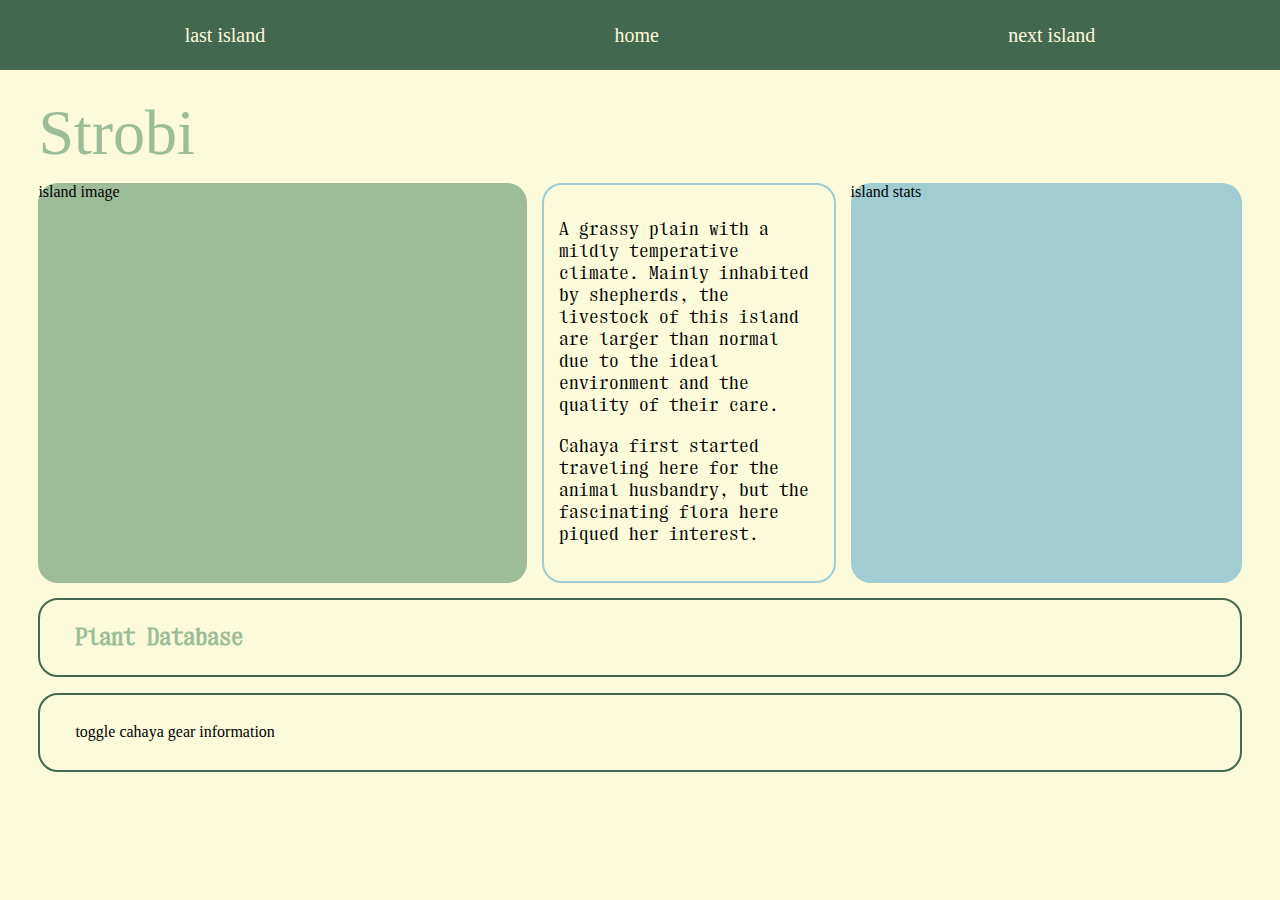
==== island1.html @ e7aa4bd8 "in-progress" ====
<!DOCTYPE html>
<html lang="en">
<head>
    <meta charset="UTF-8">
    <meta name="viewport" content="width=device-width, initial-scale=1.0">
    <title>Document</title>
    <link rel="stylesheet" href="style.css">
    <script defer src="script.js"></script>
</head>
<body>
    <div class="nav">
        <p><a href="index.html">last island</a></p>
        <p><a href="index.html">home</a></p>
        <p><a href="island2.html">next island</a></p>
    </div>

    <div id="island-name">
        Strobi
    </div>

    <div class="island-info">
        <div class="island-pic"> island image</div>
        <div class="island-description"> 
            <p>A grassy plain with a mildly temperative climate. Mainly inhabited by shepherds, the livestock of this island are larger than normal due to the ideal environment and the quality of their care.</p>
            <p>Cahaya first started traveling here for the animal husbandry, but the fascinating flora here piqued her interest.</p>
        </div>

        <div class="island-toggle"> island stats</div>

        <div class="island-stats" id="plant-info"  onclick="togglePlants()"> 
            <h2>Plant Database</h2>
            <div class="toggle-plants-content">
                <p>this will appear</p>
            </div>
        </div>


        <div class="island-stats" id="gear-info"> toggle cahaya gear information</div>
    </div>

</body>
</html>
---- style.css ----
@font-face {
    font-family: PPCasa;
    src:url(fonts/PPCasa.otf) format("opentype");
}
@font-face {
    font-family: PPFragment;
    src:url(fonts/fragment.otf) format("opentype");
}
@font-face {
    font-family: PPRSM;
    src:url(fonts/RSM.otf) format("opentype");
}
@font-face {
    font-family: Migra;
    src:url(fonts/Migra.otf) format("opentype");
}
@font-face {
    font-family: PPCirka;
    src:url(fonts/PPCirka.otf) format("opentype");
}
@font-face {
    font-family: PPGrafier;
    src:url(fonts/PPGrafier.otf) format("opentype");
}
body{
    margin: 0;
    background-color: #FBFADA;
}
h2{
    font-family: "Migra";
    font-size: 50pt;
    text-decoration: none;
    margin: 0px;
    color: #FBFADA;
}
a{
    text-decoration: none;
    color:inherit;
}
a:hover{
    color: #A1CCD1;
}
.bg {
    height: 160vh;
    width: auto;
    background-color: #9DBC98;
    position: relative;
    overflow: hidden;
    background: url(images/home.jpg) center/cover no-repeat;
}
.bg::after {
    content: '';
    position: absolute;
    left: 0;
    right: 0;
    bottom: 0;
    width: auto;
    height: 100vh;
    background: linear-gradient(to bottom, rgba(251, 250, 218, 0)0%, rgba(251, 250, 218, 1)100%), url('path/to/your/image.jpg');
    pointer-events: none;
}
.logo{
    height: 80vh;
    flex-direction: column;
    display: flex;
    justify-content: center;
}
h1{
    text-align: center;
    letter-spacing: 15px;
    font-family: "Migra";
    font-size: 250px;
    font-style: normal;
    font-weight: 400;
    line-height: 200px;
    color: #FBFADA;
    margin-bottom: 0px;
}
.title{
    position: relative;
    display: inline-block;
}
.line{
    width: 1110px;
    height: 2px;
    margin: 0 auto;
    background-color: #FBFADA;
}
.bg2{
    height: 750px;
    width: 100%;
    display: grid;
    grid-template-columns: 2fr 3fr;
    background-color: #FBFADA;
    z-index: 2;
}
#cahaya-pic{
    border: 2px solid #A1CCD1;
    border-radius: 5%;
    height: auto;
    width: auto;  
    margin: 100px 20px 100px 100px;
}
.cahaya-info{
    background-color: #aec2a8a6;
    height: auto;
    width: auto;  
    padding: 10px 50px;
    margin: 100px 100px 100px 20px;
    display: flex; 
    flex-direction: column;
    justify-content: center;
    border: 2px solid #9DBC98;
    border-radius: 5%;

}
.cahaya-info p{
    font-family: 'PPFragment';
    font-size: 14pt;
    color: #436850;
}
.nav{
    background-color: #436850;
    position: sticky;
    height: 50px;
    top: 0;
    color: #FBFADA;
    font-size: 20px;
    font-family: "PPFragment";
    padding: 10px;
    transition: opacity 0.5s ease;
    display: flex;
    justify-content: space-around;
    align-items: center;
    z-index: 3;
}
.hidden{
    opacity: 0;
}
.section3{
    background-color: #9DBC98;
    height: 130vh;
}
.osma{
    background-color: #cfe7ea;
    height: 60vh;
    display: flex;
    justify-content: center;
    align-items: end;
}
#planet-text{
    font-family: "Migra";
    font-size: 120pt;
    color: #9DBC98;
    transform: translate(0%, 25%);
}
.planet-info{
    display: grid;
    grid-template-columns: 1fr 1fr 1fr;
    margin: 10px;
    column-gap: 100px;
    background-color: aqua;
}
.islands{
    background-color: #FBFADA;
    height: 91vh;
    border-top: 1px solid #436850;
    border-bottom: 1px solid #436850;
    display: flex;
    justify-content: space-around;
}
.island {
    border: 1px solid #436850;
    width: 100%;
    position: relative;
    overflow: hidden;
    object-fit: cover;
}
.island:hover img {
    opacity: 1;
}
.island img {
    width: 100%;
    height: 100%;
    object-fit: cover;
    display: block;
    opacity:0;
    transition: opacity 0.3s ease;
    z-index: 1;
    filter: blur(5px);
}
span{
    font-family: "Migra";
    letter-spacing: 2px;
    font-size: 28px;
    color: #9DBC98;
    position: absolute;
    z-index: 2;
    width: 320px;
    top: 95%;
    left: 50%;
    transform: translate(-50%, -50%);
}
.island:hover span{
    color:#FBFADA
}
.me{
    background-color: #A1CCD1;
    height: 50px;
    display: flex;
    justify-content: center;
    align-items: center;
    color: #436850;
    font-family: "PPFragment";
}
.island-info{
    background-color: #FBFADA;
    height: 650px;
    padding: 3%;
    display: grid;
    grid-template-rows: 400px 80px;
    grid-template-columns: 5fr 3fr 4fr;
    gap:15px;
}
#island-name{
    display: flex;
    align-items: flex-end;
    height: 100px;
    font-family: "PPFragment";
    font-size: 48pt;
    margin-bottom: -2%;
    padding-left: 3%;
    color: #9DBC98;
}
.island-pic{
    background-color: #9DBC98;
    height: 400px;
    border-radius: 20px;
}
.island-description{
    border: 2px solid #A1CCD1;
    height: 366px;
    padding: 15px;
    border-radius: 20px;
    display: flex;
    align-items: center;
    flex-direction: column;
    font-family:"PPRSM";
    font-size: 14pt;
}
h3{
    font-family:"PPFragment";
}
.island-description p{
    margin-bottom: 0px;
}
.island-toggle{
    background-color: #A1CCD1;
    height: 400px;
    border-radius: 20px;
}
.island-stats{
    border: 2px solid #436850;
    height: 45px;
    grid-column: span 3;
    border-radius: 20px;
    padding: 15px 35px;
    display: flex;
    flex-direction: column;
    justify-content: center;
}
.island-stats h2{
    font-size: 18pt;
    font-family: 'PPRSM';
    color: #9DBC98;
}
.island-stats:hover{
    background-color: #cfe7ea;
}
.toggle-plants-content {
    display: none;
    padding: 10px;
    margin-top: 10px;
}
.gear-info{
    background-color: #cfe7ea;
    height: 250vh; 
}
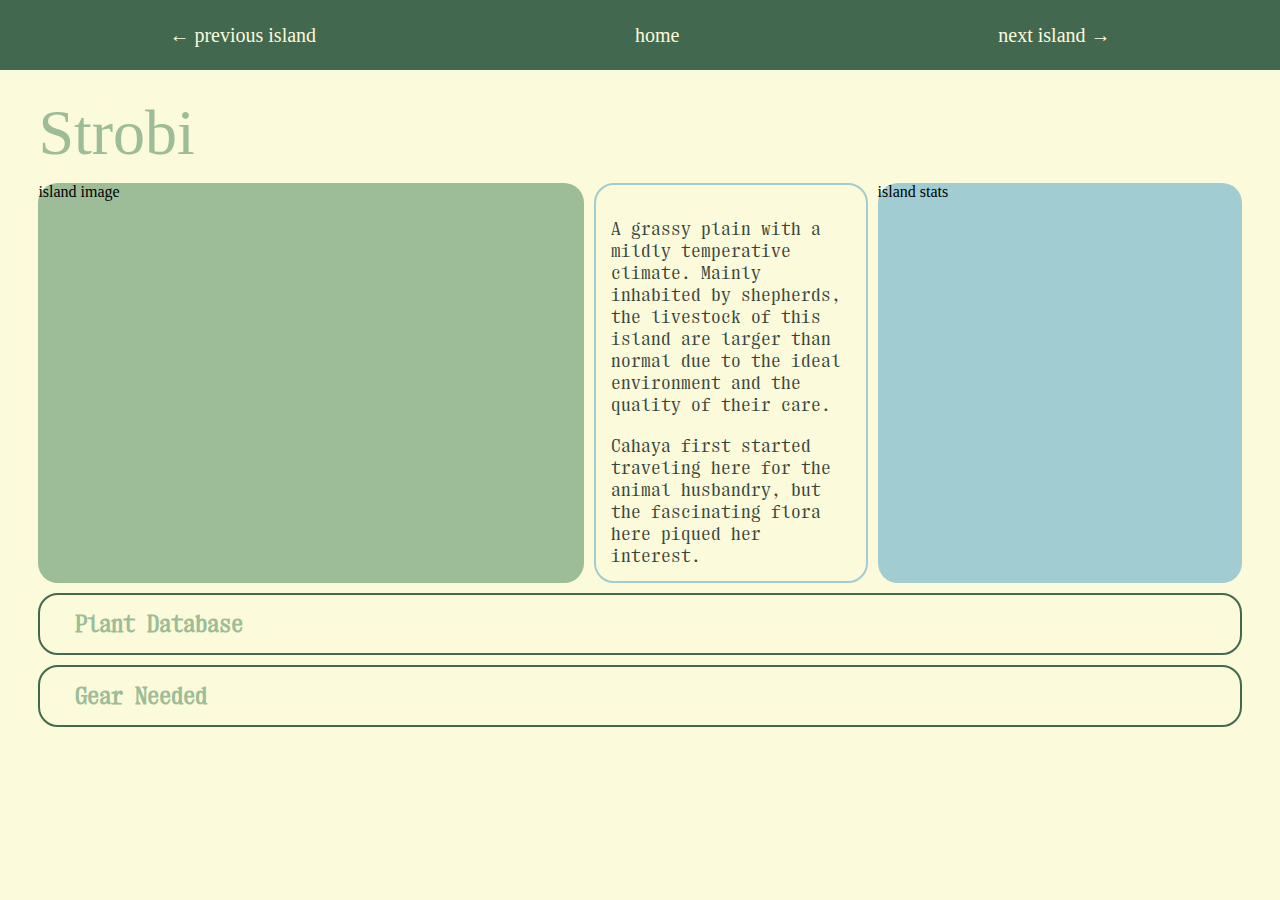
==== commit 3be7e119: "update" ====
--- a/island1.html
+++ b/island1.html
@@ -9,9 +9,9 @@
 </head>
 <body>
     <div class="nav">
-        <p><a href="index.html">last island</a></p>
+        <p><a href="island1.html"> ← previous island</a></p>
         <p><a href="index.html">home</a></p>
-        <p><a href="island2.html">next island</a></p>
+        <p><a href="island1.html">next island →</a></p>
     </div>
 
     <div id="island-name">
@@ -19,23 +19,35 @@
     </div>
 
     <div class="island-info">
+        <div class="island-grid">
         <div class="island-pic"> island image</div>
         <div class="island-description"> 
             <p>A grassy plain with a mildly temperative climate. Mainly inhabited by shepherds, the livestock of this island are larger than normal due to the ideal environment and the quality of their care.</p>
             <p>Cahaya first started traveling here for the animal husbandry, but the fascinating flora here piqued her interest.</p>
         </div>
+        <div class="island-toggle"> island stats</div>
+        </div>
 
-        <div class="island-toggle"> island stats</div>
+        <div class="info-toggle">
+            <div class="island-stats" id="plant-info" onclick="togglePlants()"> 
+                <h2>Plant Database</h2>
+                <div class="toggle-content">
 
-        <div class="island-stats" id="plant-info"  onclick="togglePlants()"> 
-            <h2>Plant Database</h2>
-            <div class="toggle-plants-content">
-                <p>this will appear</p>
+                    <p>This will appear for Plant Database</p>
+                    
+                </div>
+            </div>
+        
+            <div class="island-stats" id="gear-info" onclick="toggleGear()"> 
+                <h2>Gear Needed</h2>
+                <div class="toggle-content">
+
+                    <p>This will appear for Gear Needed</p>
+
+                </div>
+
             </div>
         </div>
-
-
-        <div class="island-stats" id="gear-info"> toggle cahaya gear information</div>
     </div>
 
 </body>
--- a/style.css
+++ b/style.css
@@ -67,7 +67,7 @@
 }
 h1{
     text-align: center;
-    letter-spacing: 15px;
+    letter-spacing: 10px;
     font-family: "Migra";
     font-size: 250px;
     font-style: normal;
@@ -75,6 +75,7 @@
     line-height: 200px;
     color: #FBFADA;
     margin-bottom: 0px;
+    text-shadow: 2px 2px 5px #7c565ca6;
 }
 .title{
     position: relative;
@@ -153,13 +154,22 @@
     font-size: 120pt;
     color: #9DBC98;
     transform: translate(0%, 25%);
+    text-shadow: 2px 2px 5px #436850;
+}
+.planet-gap{
+    margin-left: 50px;
+    margin-right: 50px;
 }
 .planet-info{
     display: grid;
     grid-template-columns: 1fr 1fr 1fr;
-    margin: 10px;
+    margin: 10px 20px;
     column-gap: 100px;
-    background-color: aqua;
+}
+.planet-info p{
+    font-family: 'PPFragment';
+    font-size: 14pt;
+    color: #436850;
 }
 .islands{
     background-color: #FBFADA;
@@ -217,10 +227,13 @@
     background-color: #FBFADA;
     height: 650px;
     padding: 3%;
+    margin-bottom: 20px;
+}
+.island-grid{
     display: grid;
-    grid-template-rows: 400px 80px;
-    grid-template-columns: 5fr 3fr 4fr;
-    gap:15px;
+    grid-template-columns: 6fr 3fr 4fr;
+    gap: 10px;
+    margin-bottom: 10px;
 }
 #island-name{
     display: flex;
@@ -245,14 +258,15 @@
     display: flex;
     align-items: center;
     flex-direction: column;
+}
+h3{
+    font-family:"PPFragment";
+}
+.island-description p{
+    margin-bottom: 0px;
     font-family:"PPRSM";
     font-size: 14pt;
-}
-h3{
-    font-family:"PPFragment";
-}
-.island-description p{
-    margin-bottom: 0px;
+    color: #38453d;
 }
 .island-toggle{
     background-color: #A1CCD1;
@@ -261,13 +275,12 @@
 }
 .island-stats{
     border: 2px solid #436850;
-    height: 45px;
+    height: auto;
     grid-column: span 3;
     border-radius: 20px;
     padding: 15px 35px;
-    display: flex;
-    flex-direction: column;
-    justify-content: center;
+    display: block;
+    margin-bottom: 10px;
 }
 .island-stats h2{
     font-size: 18pt;
@@ -277,7 +290,7 @@
 .island-stats:hover{
     background-color: #cfe7ea;
 }
-.toggle-plants-content {
+.toggle-content {
     display: none;
     padding: 10px;
     margin-top: 10px;
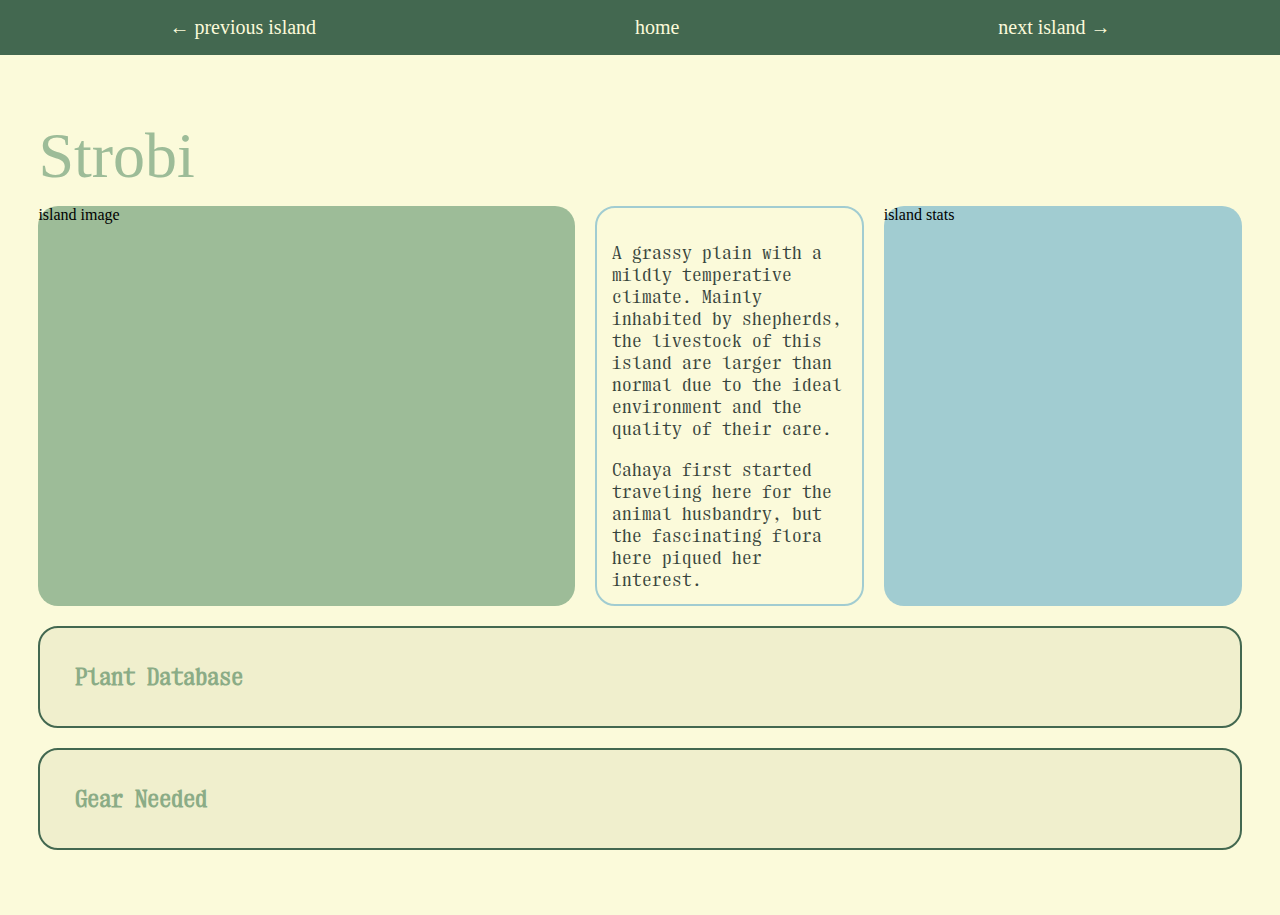
==== commit 1ce8a8da: "another update" ====
--- a/island1.html
+++ b/island1.html
@@ -29,20 +29,54 @@
         </div>
 
         <div class="info-toggle">
-            <div class="island-stats" id="plant-info" onclick="togglePlants()"> 
-                <h2>Plant Database</h2>
+            <div class="island-stats" id="plant-info"> 
+                <h2 onclick="togglePlants()">Plant Database</h2>
                 <div class="toggle-content">
 
-                    <p>This will appear for Plant Database</p>
+                    <div class="plant-pic">
+
+                        <button onclick="clickPlants(-1)"> ← </button>
+
+                        <div class="plant">
+                            <img src="images/home.jpg" alt="Paris">
+                            <p>plant 1</p>
+                        </div>
+                        <div class="plant">
+                            <img src="images/test.jpg" alt="Paris">
+                            <p>plant 2</p>
+                        </div>
+                        <div class="plant">
+                            <img src="images/home.jpg" alt="Paris">
+                            <p>plant 3</p>
+                        </div>
+                        <div class="plant">
+                            <img src="images/test.jpg" alt="Paris">
+                            <p>plant 4</p>
+                        </div>
+                        <div class="plant">
+                            <img src="images/home.jpg" alt="Paris">
+                            <p>plant 5</p>
+                        </div>
+                        <div class="plant">
+                            <img src="images/test.jpg" alt="Paris">
+                            <p>plant 6</p>
+                        </div>
+                        <div class="plant">
+                            <img src="images/test.jpg" alt="Paris">
+                            <p>plant 7</p>
+                        </div>
+                        
+                        <button onclick="clickPlants(1)"> → </button>
+                    </div>
                     
                 </div>
             </div>
         
-            <div class="island-stats" id="gear-info" onclick="toggleGear()"> 
-                <h2>Gear Needed</h2>
+            <div class="island-stats" id="gear-info"> 
+                <h2 onclick="toggleGear()">Gear Needed</h2>
                 <div class="toggle-content">
 
-                    <p>This will appear for Gear Needed</p>
+                    <p>>There is currently not enough information for this island's gear.</p>
 
                 </div>
 
--- a/style.css
+++ b/style.css
@@ -83,12 +83,13 @@
 }
 .line{
     width: 1110px;
-    height: 2px;
+    height: 5px;
     margin: 0 auto;
     background-color: #FBFADA;
+    box-shadow: 2px 2px 5px #7c565ca6;
 }
 .bg2{
-    height: 750px;
+    height: auto;
     width: 100%;
     display: grid;
     grid-template-columns: 2fr 3fr;
@@ -98,15 +99,18 @@
 #cahaya-pic{
     border: 2px solid #A1CCD1;
     border-radius: 5%;
-    height: auto;
-    width: auto;  
+    background-color: #f0efcd;
+    background-image: url('images/cahaya.png');
+    background-size: cover; 
+    background-position: center;
+    background-repeat: no-repeat; 
     margin: 100px 20px 100px 100px;
 }
 .cahaya-info{
     background-color: #aec2a8a6;
     height: auto;
     width: auto;  
-    padding: 10px 50px;
+    padding: 70px 50px;
     margin: 100px 100px 100px 20px;
     display: flex; 
     flex-direction: column;
@@ -123,7 +127,7 @@
 .nav{
     background-color: #436850;
     position: sticky;
-    height: 50px;
+    height: 35px;
     top: 0;
     color: #FBFADA;
     font-size: 20px;
@@ -140,25 +144,30 @@
 }
 .section3{
     background-color: #9DBC98;
-    height: 130vh;
+    height: 150vh;
 }
 .osma{
-    background-color: #cfe7ea;
-    height: 60vh;
+    background-image: url('images/planet.jpg');
+    background-size: cover; 
+    background-position: center;
+    background-repeat: no-repeat; 
+    height: 75vh;
     display: flex;
     justify-content: center;
     align-items: end;
+    border-top: 2px solid #9DBC98;
+    border-bottom: 2px solid #436850;
 }
 #planet-text{
     font-family: "Migra";
     font-size: 120pt;
-    color: #9DBC98;
-    transform: translate(0%, 25%);
+    color: #f0efcd;
+    transform: translate(0%, 22%);
     text-shadow: 2px 2px 5px #436850;
 }
 .planet-gap{
-    margin-left: 50px;
-    margin-right: 50px;
+    margin-left: 10%;
+    margin-right: 10%;
 }
 .planet-info{
     display: grid;
@@ -169,7 +178,9 @@
 .planet-info p{
     font-family: 'PPFragment';
     font-size: 14pt;
-    color: #436850;
+    color: #365a43;
+    letter-spacing: 0.3px;
+
 }
 .islands{
     background-color: #FBFADA;
@@ -232,8 +243,8 @@
 .island-grid{
     display: grid;
     grid-template-columns: 6fr 3fr 4fr;
-    gap: 10px;
-    margin-bottom: 10px;
+    gap: 20px;
+    margin-bottom: 20px;
 }
 #island-name{
     display: flex;
@@ -241,6 +252,7 @@
     height: 100px;
     font-family: "PPFragment";
     font-size: 48pt;
+    margin-top: 3%;
     margin-bottom: -2%;
     padding-left: 3%;
     color: #9DBC98;
@@ -275,27 +287,83 @@
 }
 .island-stats{
     border: 2px solid #436850;
+    background-color: #f0efcd;
     height: auto;
     grid-column: span 3;
     border-radius: 20px;
-    padding: 15px 35px;
+    padding: 35px 35px;
     display: block;
-    margin-bottom: 10px;
+    margin-bottom: 20px;
 }
 .island-stats h2{
     font-size: 18pt;
     font-family: 'PPRSM';
-    color: #9DBC98;
-}
-.island-stats:hover{
-    background-color: #cfe7ea;
+    color: #8bac86;
+}
+.island-stats h2:hover{
+    color: #436850;
 }
 .toggle-content {
     display: none;
+    padding: 10px 0px;
+    margin-top: 10px;
+}
+#gear-info{
+    font-family: 'PPCirka';
+    font-size: 18px;
+    color: #365a43;
+}
+.plant-pic{
+    display: flex;
+    overflow: auto;
+    align-items: center;
+}
+.plant{
+    height: 200px;
+    width: 250px;
+    background-color: #9DBC98;
+    margin: 10px 20px;
+    overflow: hidden;
+    position: relative;
+    border: 2px solid #9DBC98;
+}
+.plant img{
+    width: 100%;
+    height: 100%;
+    display: block;
+    object-fit: cover;
+}
+.plant p{
+    position: absolute;
+    bottom: 0;
+    left: 0;
+    width: 100%;
+    height: 100%;
+    margin: 0;
     padding: 10px;
-    margin-top: 10px;
-}
-.gear-info{
-    background-color: #cfe7ea;
-    height: 250vh; 
-}
+    background-color: #8bac8698; 
+    display: none;
+    box-sizing: border-box;
+    font-family: "PPCirka";
+    color: #436850;
+}
+.plant:hover p{
+    display: flex;
+    justify-content: center;
+    align-items: center;
+    margin: 0px auto;
+}
+button{
+    text-decoration: none;
+    background: none;
+    border: 2px solid #9DBC98;
+    border-radius: 20px;
+    width: 50px;
+    height: 75px;
+    font-size: 20pt;
+    color: #9DBC98;
+}
+button:hover{
+    color: #436850;
+    border: 2px solid #436850;
+}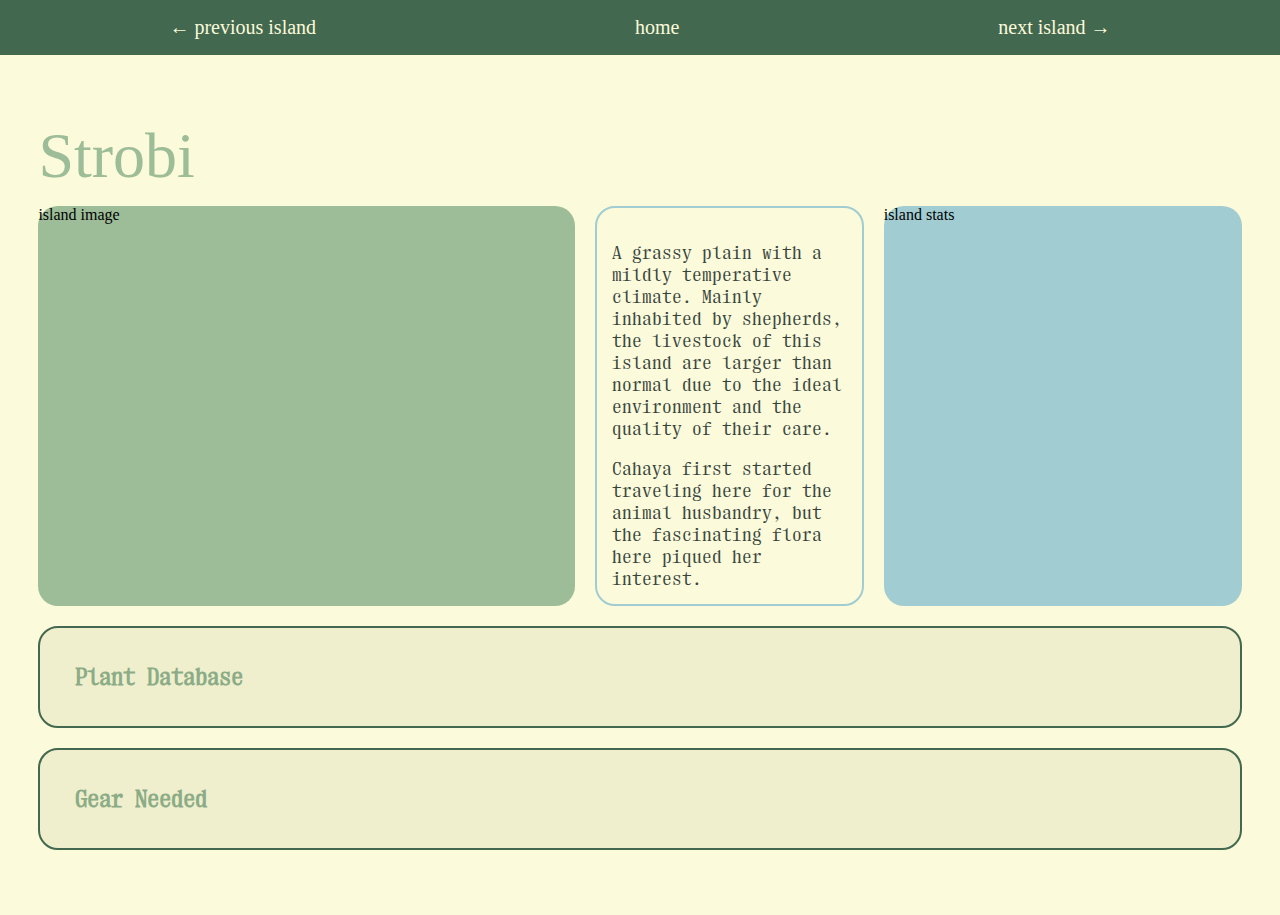
==== commit 93c8e382: "more code :P" ====
--- a/island1.html
+++ b/island1.html
@@ -5,6 +5,7 @@
     <meta name="viewport" content="width=device-width, initial-scale=1.0">
     <title>Document</title>
     <link rel="stylesheet" href="style.css">
+    <link rel="icon" href="images/favicon.png">
     <script defer src="script.js"></script>
 </head>
 <body>
@@ -38,33 +39,55 @@
                         <button onclick="clickPlants(-1)"> ← </button>
 
                         <div class="plant">
-                            <img src="images/home.jpg" alt="Paris">
-                            <p>plant 1</p>
+                            <img src="images/plant1.png" alt="Plant 1" class="hover-image">
+                            <div class="plant-text">
+                            <h4>Pearl Blossom Plant</h4>
+                            <p>A rare flower named for the way its buds look like pearls before blossoming. It doesn’t taste very good, but looks pretty as a garnish.</p>
+                            </div>
                         </div>
                         <div class="plant">
-                            <img src="images/test.jpg" alt="Paris">
-                            <p>plant 2</p>
+                            <img src="images/plant2.png" alt="Plant 1" class="hover-image">
+                            <div class="plant-text">
+                            <h4>Pearl Blossom Plant</h4>
+                            <p> plant 2</p>
+                            </div>
                         </div>
                         <div class="plant">
-                            <img src="images/home.jpg" alt="Paris">
-                            <p>plant 3</p>
+                            <img src="images/test.jpg" alt="Plant 1" class="hover-image">
+                            <div class="plant-text">
+                            <h4>Pearl Blossom Plant</h4>
+                            <p> plant 3</p>
+                            </div>
                         </div>
                         <div class="plant">
-                            <img src="images/test.jpg" alt="Paris">
-                            <p>plant 4</p>
+                            <img src="images/planet.jpg" alt="Plant 1" class="hover-image">
+                            <div class="plant-text">
+                            <h4>Pearl Blossom Plant</h4>
+                            <p> plant 4</p>
+                            </div>
                         </div>
                         <div class="plant">
-                            <img src="images/home.jpg" alt="Paris">
-                            <p>plant 5</p>
+                            <img src="images/home.jpg" alt="Plant 1" class="hover-image">
+                            <div class="plant-text">
+                            <h4>Pearl Blossom Plant</h4>
+                            <p> plant 5</p>
+                            </div>
                         </div>
                         <div class="plant">
-                            <img src="images/test.jpg" alt="Paris">
-                            <p>plant 6</p>
+                            <img src="images/cahaya.png" alt="Plant 1" class="hover-image">
+                            <div class="plant-text">
+                            <h4>Pearl Blossom Plant</h4>
+                            <p> plant 6</p>
+                            </div>
                         </div>
                         <div class="plant">
-                            <img src="images/test.jpg" alt="Paris">
-                            <p>plant 7</p>
+                            <img src="images/test.jpg" alt="Plant 1" class="hover-image">
+                            <div class="plant-text">
+                            <h4>Pearl Blossom Plant</h4>
+                            <p> plant 7</p>
+                            </div>
                         </div>
+                        
                         
                         <button onclick="clickPlants(1)"> → </button>
                     </div>
--- a/style.css
+++ b/style.css
@@ -22,9 +22,37 @@
     font-family: PPGrafier;
     src:url(fonts/PPGrafier.otf) format("opentype");
 }
+
 body{
     margin: 0;
     background-color: #FBFADA;
+}
+@media (max-width: 1000px){
+.page1{
+    display: none;
+}
+body{
+    height: 100vh;
+    display: flex;
+    justify-content: center;
+    align-items: center;
+}
+.phone{
+    height: 40%;
+    margin: 0 20%;
+    padding: 0 10%;
+    border: 2px solid #436850;
+    border-radius: 20px;
+    display: flex;
+    align-items: center;
+    font-family: "PPFragment";
+    color: #487558;
+    background-color: #e2e1bd;
+}
+}
+@media (min-width: 1000px){
+.phone{
+    display: none;
 }
 h2{
     font-family: "Migra";
@@ -155,7 +183,7 @@
     display: flex;
     justify-content: center;
     align-items: end;
-    border-top: 2px solid #9DBC98;
+    border-top: 2px solid #436850;
     border-bottom: 2px solid #436850;
 }
 #planet-text{
@@ -163,7 +191,7 @@
     font-size: 120pt;
     color: #f0efcd;
     transform: translate(0%, 22%);
-    text-shadow: 2px 2px 5px #436850;
+    text-shadow: 2px 2px 5px rgb(135, 68, 53);
 }
 .planet-gap{
     margin-left: 10%;
@@ -190,6 +218,10 @@
     display: flex;
     justify-content: space-around;
 }
+.islands a{
+    display: flex;
+    width: 100%;
+}
 .island {
     border: 1px solid #436850;
     width: 100%;
@@ -198,14 +230,14 @@
     object-fit: cover;
 }
 .island:hover img {
-    opacity: 1;
+    opacity: 0;
 }
 .island img {
     width: 100%;
     height: 100%;
     object-fit: cover;
     display: block;
-    opacity:0;
+    opacity:1;
     transition: opacity 0.3s ease;
     z-index: 1;
     filter: blur(5px);
@@ -214,16 +246,20 @@
     font-family: "Migra";
     letter-spacing: 2px;
     font-size: 28px;
-    color: #9DBC98;
+    opacity: 0;
     position: absolute;
     z-index: 2;
     width: 320px;
-    top: 95%;
-    left: 50%;
+    top: 50%;
+    left: 65%;
     transform: translate(-50%, -50%);
 }
 .island:hover span{
-    color:#FBFADA
+    color:#9DBC98;
+    opacity:1
+}
+.span:hover span{
+    color: #A1CCD1;
 }
 .me{
     background-color: #A1CCD1;
@@ -279,6 +315,8 @@
     font-family:"PPRSM";
     font-size: 14pt;
     color: #38453d;
+    max-height: 100%;
+    overflow: auto;
 }
 .island-toggle{
     background-color: #A1CCD1;
@@ -317,14 +355,16 @@
     display: flex;
     overflow: auto;
     align-items: center;
+    justify-content: center;
 }
 .plant{
+    position: relative;
     height: 200px;
-    width: 250px;
-    background-color: #9DBC98;
+    width: 230px;
+    min-width: 230px;
+    background-color: #e2e1bd;
     margin: 10px 20px;
     overflow: hidden;
-    position: relative;
     border: 2px solid #9DBC98;
 }
 .plant img{
@@ -333,25 +373,41 @@
     display: block;
     object-fit: cover;
 }
+.plant:hover .hover-image{
+    filter: blur(2px);
+}
+.plant-text{
+    position: absolute;
+    top: 50%;
+    left: 50%;
+    width: 100%;
+    height: 100%;
+    transform: translate(-50%, -50%);
+    opacity: 0;
+    padding: 20px;
+    background-color: #f0efcd98; 
+    display: flex;
+    flex-direction: column;
+    box-sizing: border-box;
+}
 .plant p{
-    position: absolute;
-    bottom: 0;
-    left: 0;
-    width: 100%;
-    height: 100%;
-    margin: 0;
-    padding: 10px;
-    background-color: #8bac8698; 
-    display: none;
-    box-sizing: border-box;
     font-family: "PPCirka";
     color: #436850;
-}
-.plant:hover p{
+    line-height: 15px;
+}
+.plant h4{
+    font-family: "PPCirka";
+    color: #487558;
+    text-shadow: 2px 2px 5px #f0efcd;
+    margin-bottom: -5px;
+    font-size: 16pt;
+}
+.plant:hover .plant-text{
     display: flex;
     justify-content: center;
     align-items: center;
     margin: 0px auto;
+    opacity: 1;
 }
 button{
     text-decoration: none;
@@ -366,4 +422,5 @@
 button:hover{
     color: #436850;
     border: 2px solid #436850;
+}
 }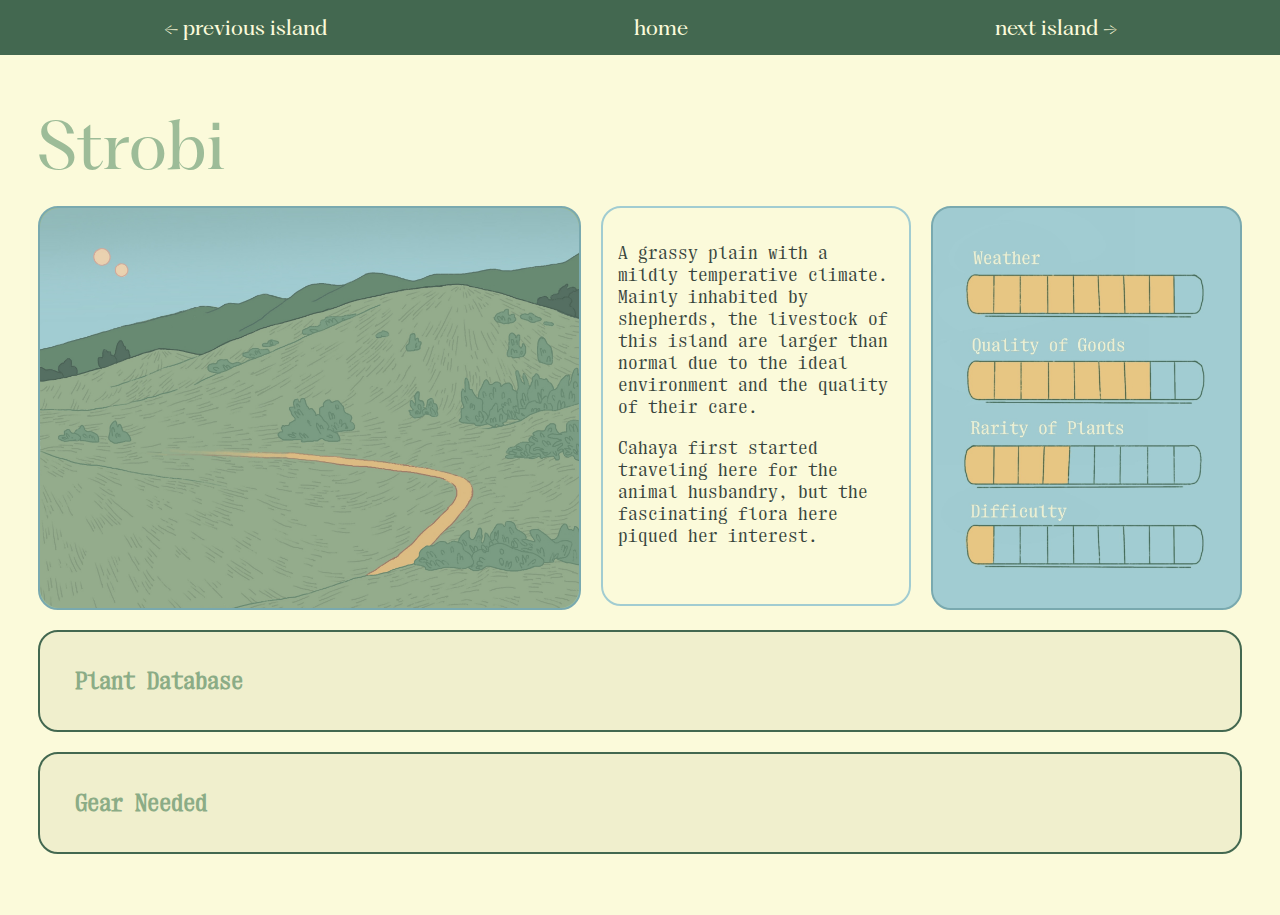
==== commit 8ebd06d3: "final?!?!?!!!" ====
--- a/island1.html
+++ b/island1.html
@@ -3,12 +3,16 @@
 <head>
     <meta charset="UTF-8">
     <meta name="viewport" content="width=device-width, initial-scale=1.0">
-    <title>Document</title>
+    <title>Strobi Island</title>
     <link rel="stylesheet" href="style.css">
     <link rel="icon" href="images/favicon.png">
     <script defer src="script.js"></script>
 </head>
 <body>
+    <div class="phone">
+        unfortunately, this website has not been optimized for smaller screens yet. view on a computer screen, or come back another time!
+    </div>
+    <div class="page1">
     <div class="nav">
         <p><a href="island1.html"> ← previous island</a></p>
         <p><a href="index.html">home</a></p>
@@ -21,12 +25,16 @@
 
     <div class="island-info">
         <div class="island-grid">
-        <div class="island-pic"> island image</div>
+        <div class="island-pic"> 
+            <img src="images/strobi.jpg">
+        </div>
         <div class="island-description"> 
             <p>A grassy plain with a mildly temperative climate. Mainly inhabited by shepherds, the livestock of this island are larger than normal due to the ideal environment and the quality of their care.</p>
             <p>Cahaya first started traveling here for the animal husbandry, but the fascinating flora here piqued her interest.</p>
         </div>
-        <div class="island-toggle"> island stats</div>
+        <div class="island-toggle">
+            <img src="images/stats.jpg">
+        </div>
         </div>
 
         <div class="info-toggle">
@@ -35,56 +43,56 @@
                 <div class="toggle-content">
 
                     <div class="plant-pic">
-
                         <button onclick="clickPlants(-1)"> ← </button>
 
-                        <div class="plant">
+                        <div class="plant" id="plant1">
                             <img src="images/plant1.png" alt="Plant 1" class="hover-image">
                             <div class="plant-text">
-                            <h4>Pearl Blossom Plant</h4>
+                            <h4>Strobi Coral </h4>
+                            <p>The only edible coral in the world is found off the coast of Strobi Island. Nutty and chewy when candied. </p>
+                            
+                            </div>
+                        </div>
+                        <div class="plant" id="plant2">
+                            <img src="images/plant2.png" alt="Plant 2" class="hover-image">
+                            <div class="plant-text">
+                            <h4>Pearl Bud Vines</h4>
                             <p>A rare flower named for the way its buds look like pearls before blossoming. It doesn’t taste very good, but looks pretty as a garnish.</p>
                             </div>
                         </div>
-                        <div class="plant">
-                            <img src="images/plant2.png" alt="Plant 1" class="hover-image">
+                        <div class="plant" id="plant3">
+                            <img src="images/plant3.png" alt="Plant 3" class="hover-image">
                             <div class="plant-text">
-                            <h4>Pearl Blossom Plant</h4>
-                            <p> plant 2</p>
+                            <h4>Sulec Leaf</h4>
+                            <p>These large leaves have a very sharp, almost bitter taste. They can be easily cultivated at home by simply placing them in a glass of water.</p>
                             </div>
                         </div>
-                        <div class="plant">
-                            <img src="images/test.jpg" alt="Plant 1" class="hover-image">
+                        <div class="plant" id="plant4">
+                            <img src="images/plant4.png" alt="Plant 4" class="hover-image">
                             <div class="plant-text">
-                            <h4>Pearl Blossom Plant</h4>
-                            <p> plant 3</p>
+                            <h4>Plum Blossoms</h4>
+                            <p> Very fragrant petals; makes delicious tea, or tea scones. Also key for making plum extract. </p>
                             </div>
                         </div>
-                        <div class="plant">
-                            <img src="images/planet.jpg" alt="Plant 1" class="hover-image">
+                        <div class="plant" id="plant5">
+                            <img src="images/plant5.png" alt="Plant 5" class="hover-image">
                             <div class="plant-text">
-                            <h4>Pearl Blossom Plant</h4>
-                            <p> plant 4</p>
+                            <h4>Bone Flora</h4>
+                            <p> White and solid like a spinal cord; if you ground up its branches, it can make a flour ideal for delicate, finicky recipes.</p>
                             </div>
                         </div>
-                        <div class="plant">
-                            <img src="images/home.jpg" alt="Plant 1" class="hover-image">
+                        <div class="plant" id="plant6">
+                            <img src="images/plant6.png" alt="Plant 6" class="hover-image">
                             <div class="plant-text">
-                            <h4>Pearl Blossom Plant</h4>
-                            <p> plant 5</p>
+                            <h4>Wind Roots</h4>
+                            <p> The name for the roots of the grass in the 5th-7th weeks of summer. This is when wind is most intense, so the roots produce extra nutrients for strength, making them sweeter and healthier.</p>
                             </div>
                         </div>
-                        <div class="plant">
-                            <img src="images/cahaya.png" alt="Plant 1" class="hover-image">
+                        <div class="plant" id="plant7">
+                            <img src="images/plant7.png" alt="Plant 7" class="hover-image">
                             <div class="plant-text">
-                            <h4>Pearl Blossom Plant</h4>
-                            <p> plant 6</p>
-                            </div>
-                        </div>
-                        <div class="plant">
-                            <img src="images/test.jpg" alt="Plant 1" class="hover-image">
-                            <div class="plant-text">
-                            <h4>Pearl Blossom Plant</h4>
-                            <p> plant 7</p>
+                            <h4>Plum Acorns</h4>
+                            <p> Very nutty in taste. Good for basic flour, textured butters, or a candied crunch.</p>
                             </div>
                         </div>
                         
@@ -106,6 +114,6 @@
             </div>
         </div>
     </div>
-
+</div>
 </body>
 </html>--- a/style.css
+++ b/style.css
@@ -4,7 +4,7 @@
 }
 @font-face {
     font-family: PPFragment;
-    src:url(fonts/fragment.otf) format("opentype");
+    src:url(fonts/PPFragment.otf) format("opentype");
 }
 @font-face {
     font-family: PPRSM;
@@ -133,6 +133,7 @@
     background-position: center;
     background-repeat: no-repeat; 
     margin: 100px 20px 100px 100px;
+    transition: border-radius 1s;
 }
 .cahaya-info{
     background-color: #aec2a8a6;
@@ -209,6 +210,9 @@
     color: #365a43;
     letter-spacing: 0.3px;
 
+}
+#island1 img{
+    filter: none;
 }
 .islands{
     background-color: #FBFADA;
@@ -278,7 +282,7 @@
 }
 .island-grid{
     display: grid;
-    grid-template-columns: 6fr 3fr 4fr;
+    grid-template-columns: 7fr 4fr 4fr;
     gap: 20px;
     margin-bottom: 20px;
 }
@@ -297,6 +301,14 @@
     background-color: #9DBC98;
     height: 400px;
     border-radius: 20px;
+    border: 2px solid #79a9af;
+}
+.island-pic img{
+    width: 100%;
+    height: 100%;
+    display: block;
+    object-fit: cover;
+    border-radius: 20px;
 }
 .island-description{
     border: 2px solid #A1CCD1;
@@ -322,6 +334,14 @@
     background-color: #A1CCD1;
     height: 400px;
     border-radius: 20px;
+    border: 2px solid #79a9af;
+}
+.island-toggle img{
+    width: 100%;
+    height: 100%;
+    object-fit: cover;
+    border-radius: 20px;
+
 }
 .island-stats{
     border: 2px solid #436850;
